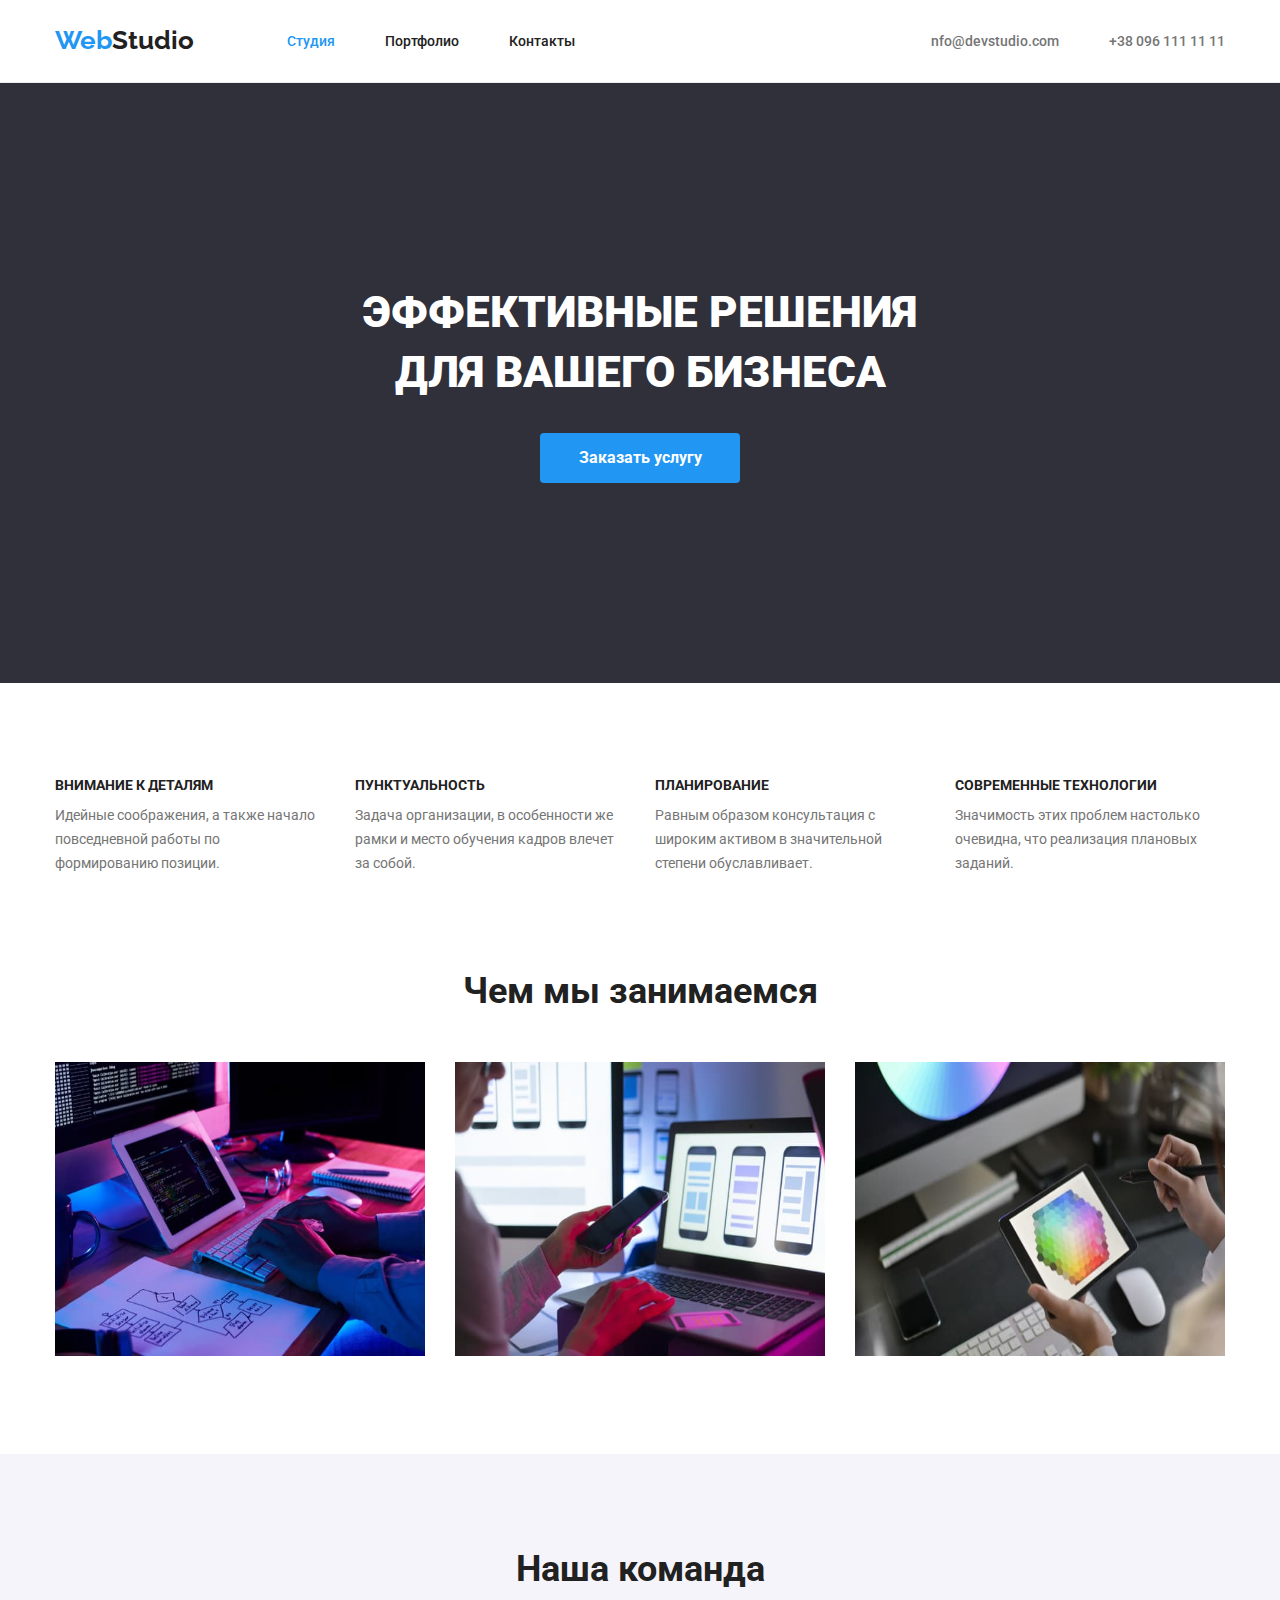
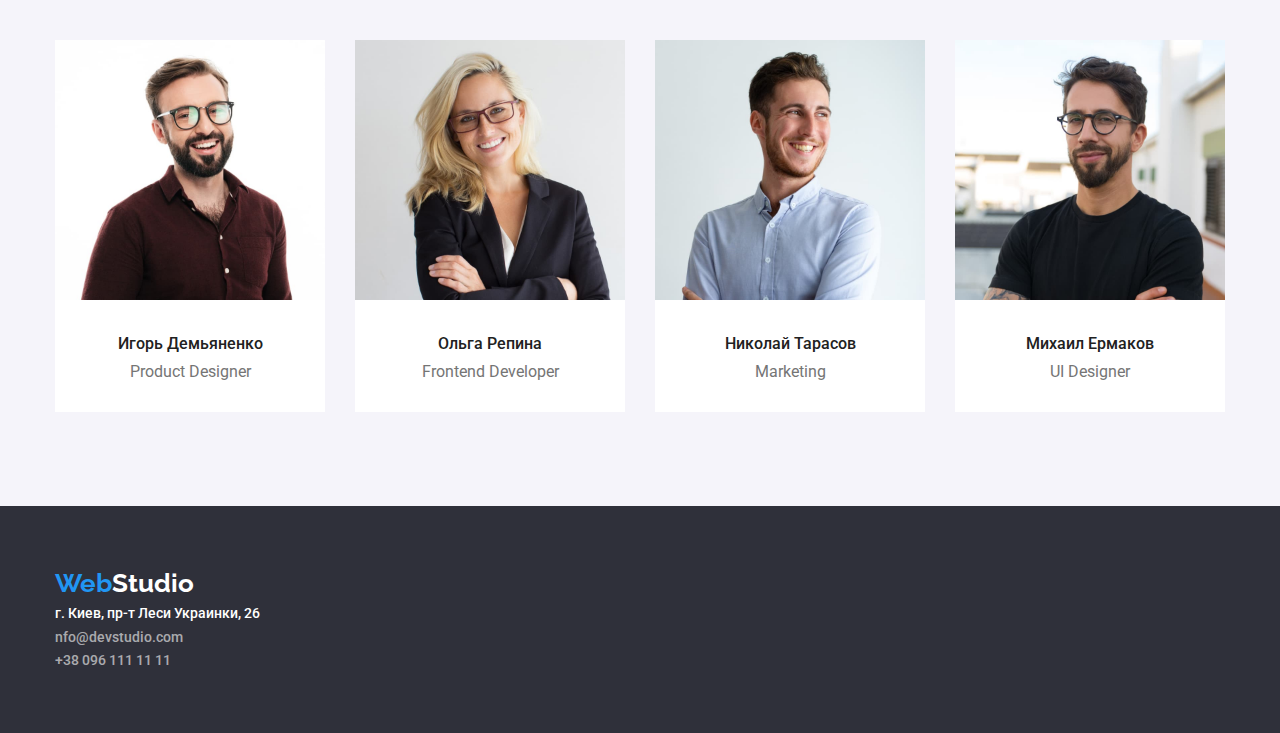
==== index.html @ a8dbf922 "Initial commit" ====
<!DOCTYPE html>
<html lang="en">

<head>
    <meta charset="UTF-8">
    <meta http-equiv="X-UA-Compatible" content="IE=edge">
    <meta name="viewport" content="width=device-width, initial-scale=1.0">
    <link rel="preconnect" href="https://fonts.googleapis.com">
    <link rel="preconnect" href="https://fonts.gstatic.com" crossorigin>
    <title>Web Studio (Version 2.1)</title>
    <link href="https://fonts.googleapis.com/css2?family=Raleway:wght@700&family=Roboto:wght@400;500;700;900&display=swap"
        rel="stylesheet">
    <link rel="stylesheet" href="https://cdnjs.cloudflare.com/ajax/libs/modern-normalize/1.1.0/modern-normalize.min.css">
    <link rel="stylesheet" href="./css/style.css">
</head>

<body class="body">
    <!-- Шапка страницы -->
    <header class="header">
        <div class="container">
            <nav class="nav">
            <!-- Навигация -->
            <a class="logo" href="./index.html"> <span class="web">Web</span>Studio</a>
            <ul class="site-nav list">
                <li class="item"><a href="./index.html"><span class="current">Студия</span></a></li>
                <li class="item"><a href="./portfolio.html">Портфолио</a></li>
                <li class="item"><a href="/Контакты">Контакты</a></li>
            </ul>
            
            <ul class="list header-contacts">
                <li class="item"><a href="mailto:nfo@devstudio.com" class="contacts">nfo@devstudio.com</a></li>
                <li class="item"><a href="tel:+380961111111" class="contacts">+38 096 111 11 11</a></li>
            </ul>
            </nav>
        </div>
    </header>

    <!-- Уникальный контент страницы -->
    <main>
        <!-- УТП -->
        <section class="hero">
            <div class="container">
                <h1 class="hero-title">ЭФФЕКТИВНЫЕ РЕШЕНИЯ <br>ДЛЯ ВАШЕГО БИЗНЕСА</h1>
                <button type="button" class="hero-button">Заказать услугу</button>   
            </div>
        </section>

<!-- Конкурентные преимущества -->
        <section class="section-features">
            <div class="container">
                <h2 class="section-title hide">Конкурентные преимущества</h2>
                <ul class="features-list list">
                    <li class="item">
                        <h3 class="title">Внимание к деталям</h3>
                        <p class="description">Идейные соображения, а также начало повседневной работы по формированию позиции.</p>
                    </li>
                    <li class="item">
                        <h3 class="title">Пунктуальность</h3>
                        <p class="description">Задача организации, в особенности же рамки и место обучения кадров влечет за собой.</p>
                    </li>
                    <li class="item">
                        <h3 class="title">Планирование</h3>
                        <p class="description">Равным образом консультация с широким активом в значительной степени обуславливает.</p>
                    </li>
                    <li class="item">
                        <h3 class="title">Современные технологии</h3>
                        <p class="description">Значимость этих проблем настолько очевидна, что реализация плановых заданий.</p>
                    </li>
                </ul>
            </div>
            
        </section>

<!-- Чем мы занимаемся -->
        <section class="section">
            <div class="container">
                <h2 class="section-title">Чем мы занимаемся</h2>
                <ul class="work list">
                    <li class="item"><img src="./images/001.jpg" alt="Схема" width="370" height="294"></li>
                    <li class="item"><img src="./images/002.jpg" alt="Ноутбук" width="370" height="294"></li>
                    <li class="item"><img src="./images/003.jpg" alt="Палитра" width="370" height="294"></li>
                </ul>
            </div>
        </section>

<!-- Наша команда -->
        <section class="section background">
            <div class="container">
                <h2 class="section-title">Наша команда</h2>
                <ul class="team list">
                    <li class="item"><img src="./images/004.jpg" alt="Демьяненок" width="270" class="team-img">
                        <h3 class="title">Игорь Демьяненко</h3>
                        <p class="description">Product Designer</p>
                    </li>

                    <li class="item"><img src="./images/005.jpg" alt="Репина" width="270" class="team-img">
                        <h3 class="title">Ольга Репина</h3>
                        <p class="description">Frontend Developer</p>
                    </li>

                    <li class="item"><img src="./images/006.jpg" alt="Тарасов" width="270" class="team-img">
                        <h3 class="title">Николай Тарасов</h3>
                        <p class="description">Marketing</p>
                    </li>

                    <li class="item"><img src="./images/007.jpg" alt="Ермаков" width="270" class="team-img">
                        <h3 class="title">Михаил Ермаков</h3>
                        <p class="description">UI Designer</p>
                    </li>
                </ul>
            </div>
        </section>
    </main>

    <!-- Подвал страницы -->
    <footer class="footer">
        <div class="container">
        <a class="logo" href="./index.html"> <span class="web">Web</span><span class="Studio">Studio</span></a>
        <address>
            <ul class="list">
                <li><a href="https://goo.gl/maps/yupuxeeYmfNQeAXS8" class="contacts geo-address">г. Киев, пр-т Леси
                        Украинки, 26</a>
                </li>
                <li><a href="mailto:nfo@devstudio.com" class="contacts">nfo@devstudio.com</a></li>
                <li><a href="tel:+380961111111" class="contacts">+38 096 111 11 11</a></li>
            </ul>
        </address>
        </div>
    </footer>
</body>

</html>
---- css/style.css ----
html {
    box-sizing: border-box;
}

*,
*::before,
*::after {
    box-sizing: inherit;
}

:root {
    --primary-text-color: #757575;
    --title-text-color: #212121;
    --accent-color: #2196F3;
        }

h1, h2, h3, h4, h5, h6, ul, p {
    margin: 0;
    padding: 0;
}

.body {
    background-color: #ffffff;
    color: var(--primary-text-color);
    font-family: Roboto, sans-serif;
    margin: 0;
}
/* Секции */
.section {
    padding-top: 94px;    
    padding-bottom: 94px;
    /* outline: 2px solid tomato; */
}

.section-features {
    padding-top: 94px;
    padding-bottom: 0;
}
/* Заголовки секций */
.section-title {
    color: var(--title-text-color);
    font-size: 36px;
    font-weight: 700;
    line-height: 1.17;
    text-align: center;
    margin-bottom: 50px;
}
/* Все заголовки внутри секций*/
.title {
    color: var(--title-text-color);
}
/* Описания во всех секциях */
.description {
    color: var(--primary-text-color);
}

/* Фон для секции */
.background {
    background-color: #F5F4FA;
}

.container {
    margin-left: auto;
    margin-right: auto;
    padding-left: 15px;
    padding-right: 15px;
    width: 1200px;
}

.logo {
    color: var(--title-text-color);
    font-family: Raleway, cursive;
    font-size: 26px;
    font-weight: 700;
    line-height: 1.38;

    text-decoration: none;

    margin-right: 93px;
    }

.logo .web {
    color: var(--accent-color);
}

/* Скрытие элементов */
.hide {
    display: none;
}

.list {
    padding: 0px;
    margin: 0px;
    list-style: none;
}

.nav {
    display: flex;
    align-items: center;
}
.site-nav {
    display: flex;
    padding-top: 32px;
    padding-bottom: 32px;
}

.site-nav .item + .item {
    margin-left: 50px;
    /* background-color:  tomato; */
    }

.site-nav a {
    color: var(--title-text-color);
    font-size: 14px;
    font-weight: 500;
    line-height: 1.17;
    text-decoration: none;
}

.header-contacts {
    display: flex;
    margin-left: auto;
}

.header-contacts .item + .item {
    margin-left: 50px;
}

.current {
    color: var(--accent-color);}

.contacts {
    color: var(--primary-text-color);
    font-size: 14px;
    font-weight: 500;
    line-height: 1.17;
    text-decoration: none;
}
.site-nav a:hover,
.site-nav a:focus,
.contacts:hover,
.contacts:focus{
    color: var(--accent-color);
}



.header {
    border-bottom: 1px solid #ECECEC;
}

.hero {
    background: #2F303A;
    text-align: center;
    padding-top: 200px;
    padding-bottom: 200px;
    height: 600px;
    }

.hero-title {
    font-size: 44px;
    font-weight: 900;
    color: #ffffff;
    line-height: 1.36;
    /* margin-top: 0px;
    margin-bottom: 30px; */
    /* outline: 2px solid tomato; */
    }

.hero-button {
    margin-top: 30px;
    border: none;
    border-radius: 4px;
    width: 200px;
    height: 50px;
    left: 700px;
    top: 430px;
    color: #ffffff;
    font-size: 16px;
    font-weight: 700;
    line-height: 1.88;
    background: var(--accent-color);
    cursor: pointer;
    font-family: inherit;
    }

.features-list {
    display: flex;
    }

.features-list .item {
    width: 270px;
}

    .features-list .item + .item {
        margin-left: 30px;
    }
        
.features-list .title {
    font-size: 14px;
    font-weight: 700;
    line-height: 1.17;
    text-transform: uppercase;
    margin-bottom: 10px;
}

.features-list .description {
    font-size: 14px;
    line-height: 1.71;
}

.work {
    display: flex;
}

.work .item + .item {
    margin-left: 30px;
}

.team {
    display: flex;
}

.team .item + .item {
    margin-left: 30px;
}

.team .item {
    background-color: white;
    padding-bottom: 30px;
}
.team-img {
margin-bottom: 30px;
}

.team .title {
    font-size: 16px;
    font-weight: 500;
    line-height: 1.17;
    text-align: center;

    margin-bottom: 10px;
    }

.team .description {
    font-size: 16px;
    line-height: 1.17;
    text-align: center;
}

.section-projects {
    padding-top: 94px;
    padding-bottom: 94px;
}

/* Фильтр проектов */
.filtres {
display: flex;
justify-content: center;
margin-bottom: 50px;
margin-right: 8px;
}

.filtres .item + .item {
    margin-left: 8px;
}
.button {
    display: flex;
    border: none;
    border-radius: 4px;
    padding: 6px 22px;
    color: #212121;
    font-size: 16px;
    font-weight: 500;
    line-height: 1.62;
    background: #F5F4FA;
    cursor: pointer;
    font-family: inherit;
}

.button:hover,
.button:focus {
    color:#ffffff;
    background: #2196F3;
}

.projects {
    display: flex;
    flex-wrap: wrap;    
}

.projects img {
    display: block;
}

.projects .item {
width: 370px;
margin-right: 30px;
margin-bottom: 30px;
}

.item-text {
border: solid 1px #EEEEEE;
padding: 20px 24px;
}

.projects .item:nth-child(3n) {
    margin-right: 0;
}

.projects .item:nth-last-child(-n+3) {
    margin-bottom: 0;
}

.projects-img {
    margin-bottom: 20px;
}

.projects .title {
    font-size: 18px;
    font-weight: 700;
    line-height: 2;
    margin-bottom: 4px;
}

.projects .description {
    font-size: 16px;
    line-height: 1.88;
}

.projects .link {
    text-decoration: none;
}

.footer {
    background: #2F303A;
    padding-top: 60px;
    padding-bottom: 60px;
}

.Studio {
    color: #ffffff;
}

.footer .contacts {
    color: rgba(255, 255, 255, 0.6);
    font-style: normal;
    font-size: 14px;
    line-height: 1.7;
    text-decoration: none;
}
.footer .geo-address {
    color: #ffffff;
}
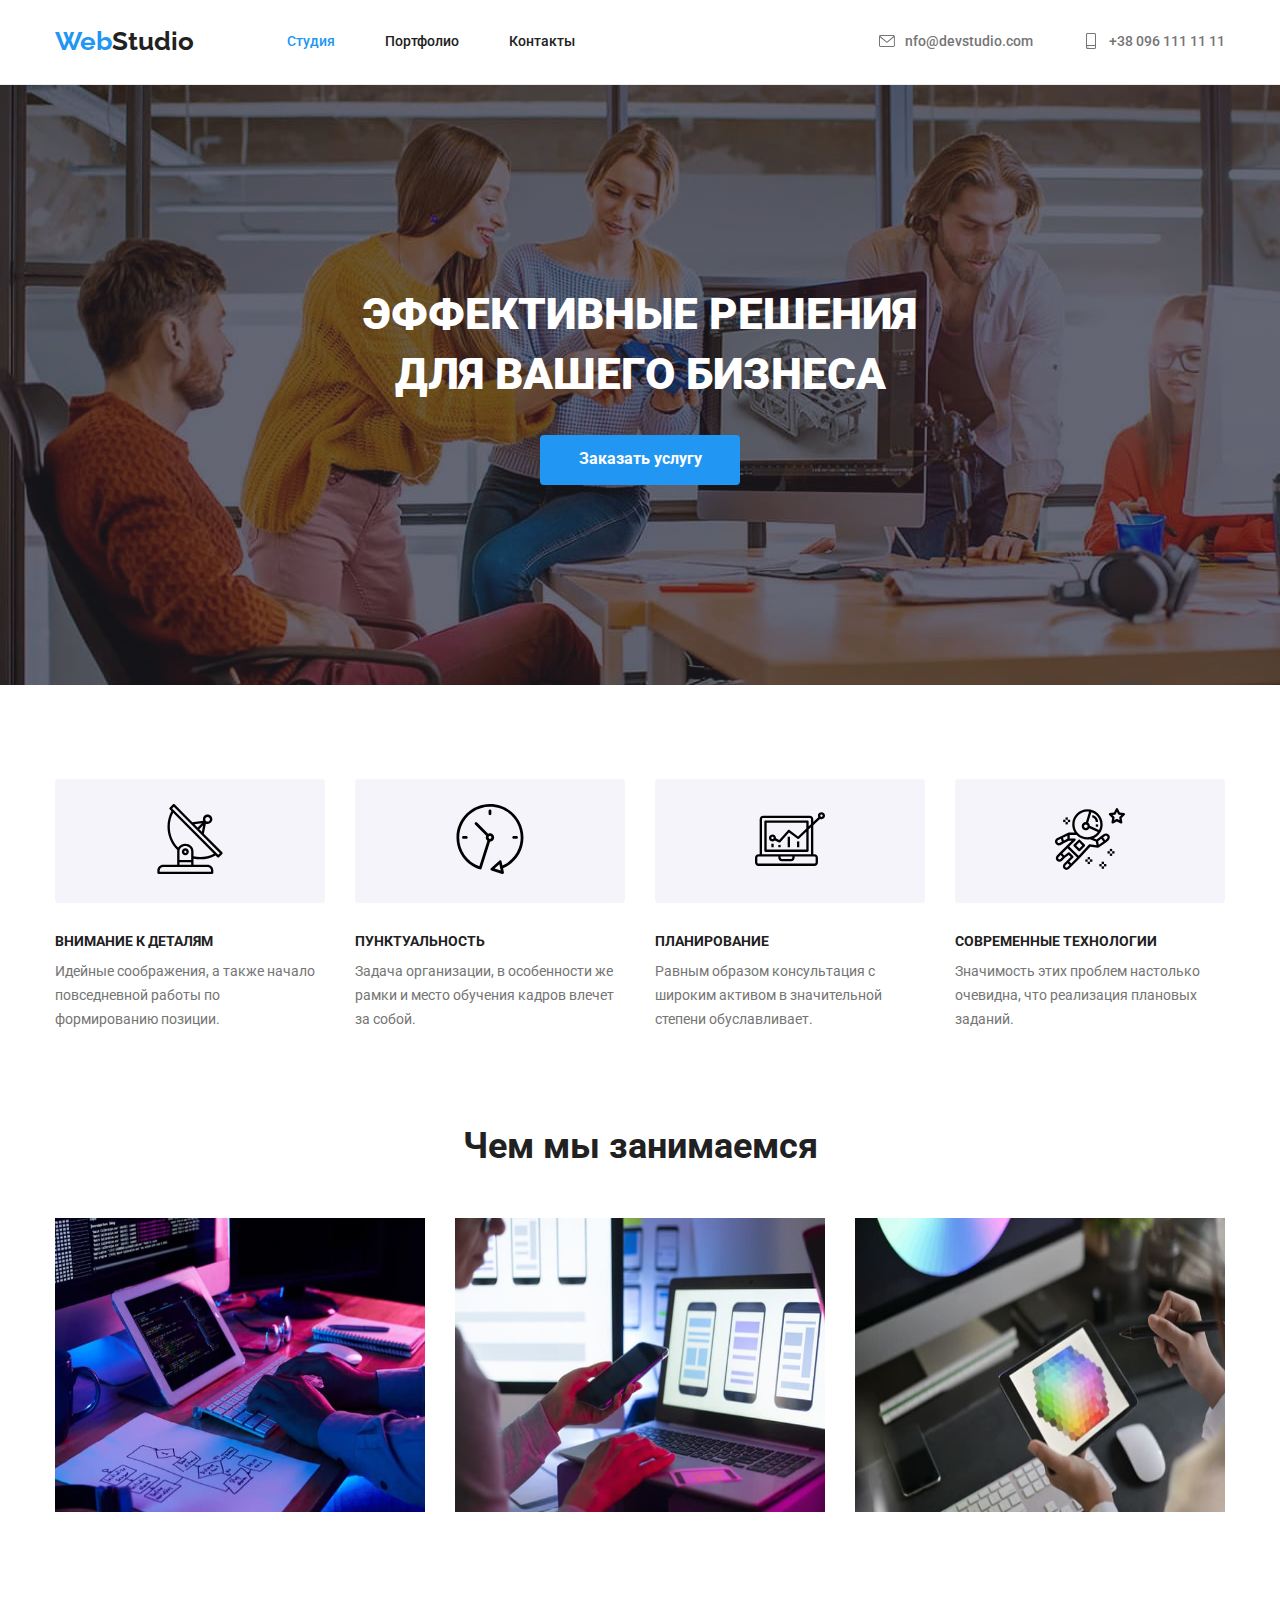
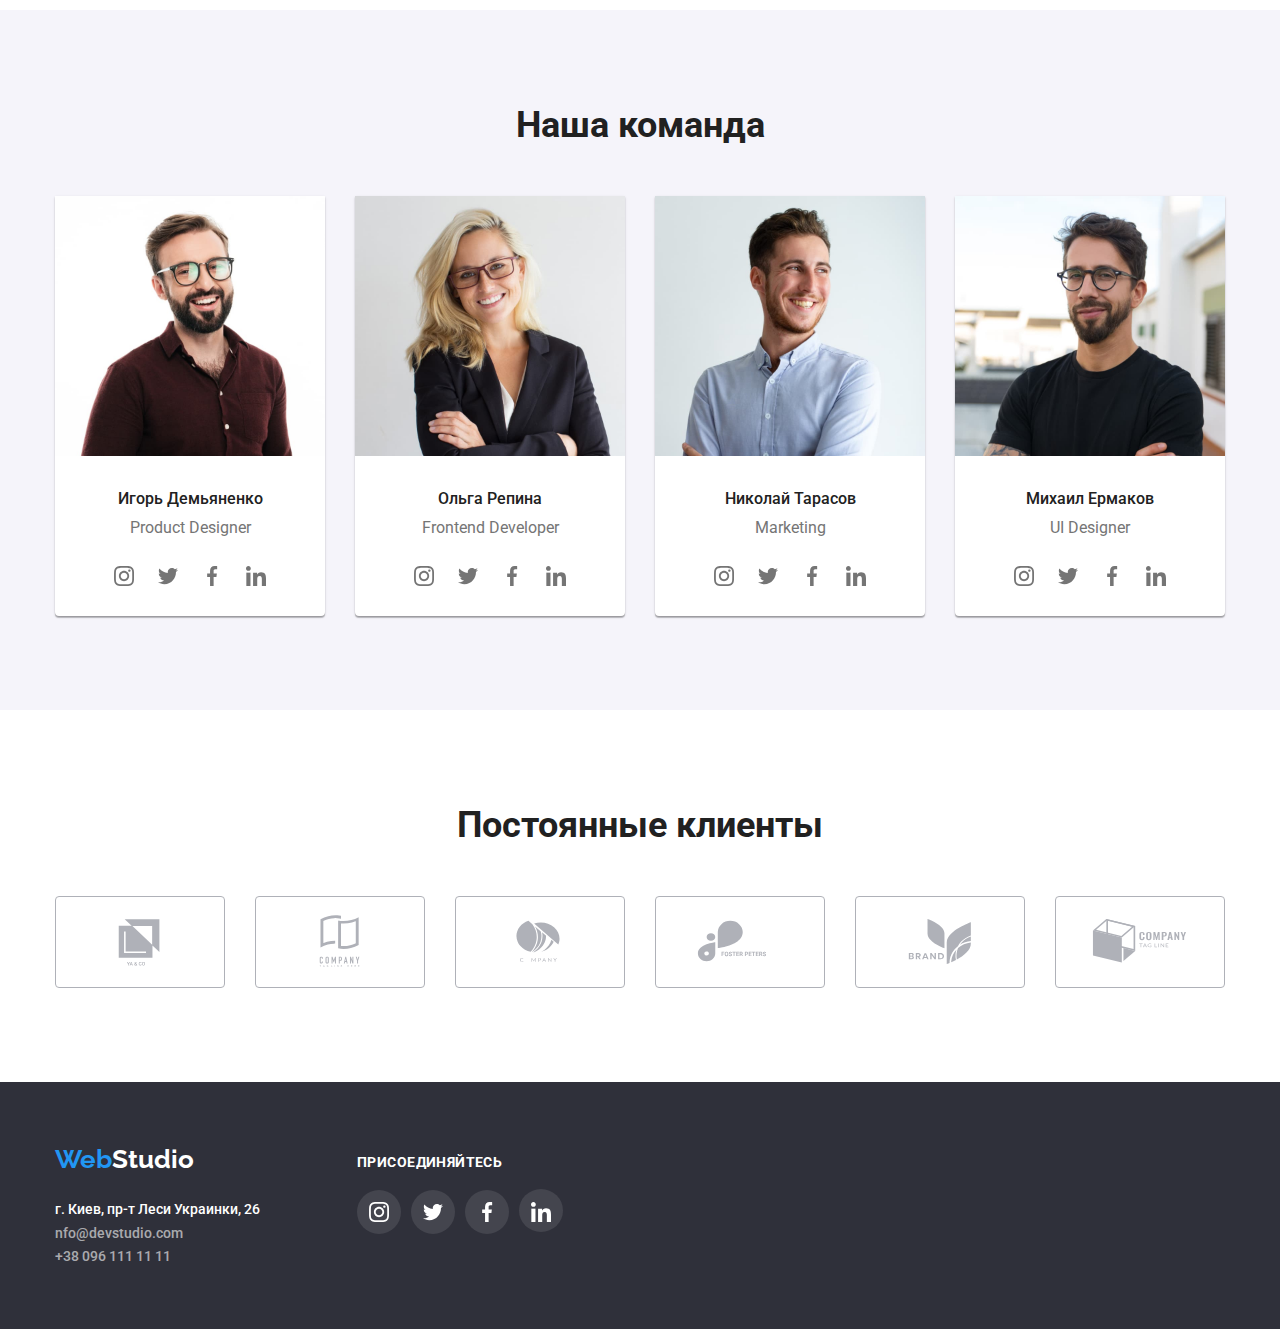
==== commit 89f227db: "HW-04-01" ====
--- a/index.html
+++ b/index.html
@@ -16,9 +16,9 @@
 
 <body class="body">
     <!-- Шапка страницы -->
-    <header class="header">
-        <div class="container">
-            <nav class="nav">
+<header class="header">
+    <div class="container">
+        <nav class="nav">
             <!-- Навигация -->
             <a class="logo" href="./index.html"> <span class="web">Web</span>Studio</a>
             <ul class="site-nav list">
@@ -26,19 +26,29 @@
                 <li class="item"><a href="./portfolio.html">Портфолио</a></li>
                 <li class="item"><a href="/Контакты">Контакты</a></li>
             </ul>
-            
+
             <ul class="list header-contacts">
-                <li class="item"><a href="mailto:nfo@devstudio.com" class="contacts">nfo@devstudio.com</a></li>
-                <li class="item"><a href="tel:+380961111111" class="contacts">+38 096 111 11 11</a></li>
+                <li class="item">
+
+                    <a href="mailto:nfo@devstudio.com" class="contacts"> <svg class="icon">
+                            <use href="./images/symbol-defs.svg#icon-envelope"></use>
+                        </svg> nfo@devstudio.com</a>
+                </li>
+                <li class="item">
+
+                    <a href="tel:+380961111111" class="contacts"> <svg class="icon">
+                            <use href="./images/symbol-defs.svg#icon-smartphone"></use>
+                        </svg> +38 096 111 11 11</a>
+                </li>
             </ul>
-            </nav>
-        </div>
-    </header>
+        </nav>
+    </div>
+</header>
 
     <!-- Уникальный контент страницы -->
     <main>
         <!-- УТП -->
-        <section class="hero">
+        <section class="hero overlay">
             <div class="container">
                 <h1 class="hero-title">ЭФФЕКТИВНЫЕ РЕШЕНИЯ <br>ДЛЯ ВАШЕГО БИЗНЕСА</h1>
                 <button type="button" class="hero-button">Заказать услугу</button>   
@@ -51,18 +61,38 @@
                 <h2 class="section-title hide">Конкурентные преимущества</h2>
                 <ul class="features-list list">
                     <li class="item">
+                        <div class="tumb">
+                            <svg class="icon">
+                                <use href="./images/symbol-defs.svg#icon-antenna-1"></use>
+                            </svg>
+                        </div>                            
                         <h3 class="title">Внимание к деталям</h3>
                         <p class="description">Идейные соображения, а также начало повседневной работы по формированию позиции.</p>
                     </li>
                     <li class="item">
+                        <div class="tumb">
+                            <svg class="icon">
+                                <use href="./images/symbol-defs.svg#icon-clock-1"></use>
+                            </svg>
+                        </div>
                         <h3 class="title">Пунктуальность</h3>
                         <p class="description">Задача организации, в особенности же рамки и место обучения кадров влечет за собой.</p>
                     </li>
                     <li class="item">
+                        <div class="tumb">
+                            <svg class="icon">
+                                <use href="./images/symbol-defs.svg#icon-diagram-1"></use>
+                            </svg>
+                        </div>
                         <h3 class="title">Планирование</h3>
                         <p class="description">Равным образом консультация с широким активом в значительной степени обуславливает.</p>
                     </li>
                     <li class="item">
+                        <div class="tumb">
+                            <svg class="icon">
+                                <use href="./images/symbol-defs.svg#icon-astronaut-1"></use>
+                            </svg>
+                        </div>
                         <h3 class="title">Современные технологии</h3>
                         <p class="description">Значимость этих проблем настолько очевидна, что реализация плановых заданий.</p>
                     </li>
@@ -91,21 +121,168 @@
                     <li class="item"><img src="./images/004.jpg" alt="Демьяненок" width="270" class="team-img">
                         <h3 class="title">Игорь Демьяненко</h3>
                         <p class="description">Product Designer</p>
+                        <div class="social">
+                            <ul class="list">
+                                <li class="list-item"> <a href="https://www.instagram.com/" class="link">
+                                    <svg class="icon">
+                                        <use href="./images/symbol-defs.svg#icon-instagram-2"></use>
+                                    </svg>
+                                </a></li>
+                                <li class="list-item"> <a href="https://www.instagram.com/" class="link">
+                                    <svg class="icon">
+                                        <use href="./images/symbol-defs.svg#icon-twitter-1"></use>
+                                        </svg>
+                                </a></li>
+                                 <li class="list-item"> <a href="https://www.instagram.com/" class="link">
+                                    <svg class="icon">
+                                        <use href="./images/symbol-defs.svg#icon-facebook-1"></use>
+                                        </svg>
+                                </a></li>
+                                <li class="list-item"> <a href="https://www.instagram.com/" class="link">
+                                    <svg class="icon">
+                                        <use href="./images/symbol-defs.svg#icon-linkedin-1"></use>
+                                        </svg>
+                                </a></li>   
+                            </ul>
+                        </div>
                     </li>
 
                     <li class="item"><img src="./images/005.jpg" alt="Репина" width="270" class="team-img">
                         <h3 class="title">Ольга Репина</h3>
                         <p class="description">Frontend Developer</p>
+                        <div class="social">
+                            <ul class="list">
+                                <li class="list-item"> <a href="https://www.instagram.com/" class="link">
+                                    <svg class="icon">
+                                        <use href="./images/symbol-defs.svg#icon-instagram-2"></use>
+                                    </svg>
+                                </a></li>
+                                <li class="list-item"> <a href="https://www.instagram.com/" class="link">
+                                    <svg class="icon">
+                                        <use href="./images/symbol-defs.svg#icon-twitter-1"></use>
+                                        </svg>
+                                </a></li>
+                                 <li class="list-item"> <a href="https://www.instagram.com/" class="link">
+                                    <svg class="icon">
+                                        <use href="./images/symbol-defs.svg#icon-facebook-1"></use>
+                                        </svg>
+                                </a></li>
+                                <li class="list-item"> <a href="https://www.instagram.com/" class="link">
+                                    <svg class="icon">
+                                        <use href="./images/symbol-defs.svg#icon-linkedin-1"></use>
+                                        </svg>
+                                </a></li>   
+                            </ul>
+                        </div>
                     </li>
 
                     <li class="item"><img src="./images/006.jpg" alt="Тарасов" width="270" class="team-img">
                         <h3 class="title">Николай Тарасов</h3>
                         <p class="description">Marketing</p>
+                        <div class="social">
+                            <ul class="list">
+                                <li class="list-item"> <a href="https://www.instagram.com/" class="link">
+                                    <svg class="icon">
+                                        <use href="./images/symbol-defs.svg#icon-instagram-2"></use>
+                                    </svg>
+                                </a></li>
+                                <li class="list-item"> <a href="https://www.instagram.com/" class="link">
+                                    <svg class="icon">
+                                        <use href="./images/symbol-defs.svg#icon-twitter-1"></use>
+                                        </svg>
+                                </a></li>
+                                 <li class="list-item"> <a href="https://www.instagram.com/" class="link">
+                                    <svg class="icon">
+                                        <use href="./images/symbol-defs.svg#icon-facebook-1"></use>
+                                        </svg>
+                                </a></li>
+                                <li class="list-item"> <a href="https://www.instagram.com/" class="link">
+                                    <svg class="icon">
+                                        <use href="./images/symbol-defs.svg#icon-linkedin-1"></use>
+                                        </svg>
+                                </a></li>   
+                            </ul>
+                        </div>
                     </li>
 
                     <li class="item"><img src="./images/007.jpg" alt="Ермаков" width="270" class="team-img">
                         <h3 class="title">Михаил Ермаков</h3>
                         <p class="description">UI Designer</p>
+                        <div class="social">
+                            <ul class="list">
+                                <li class="list-item"> <a href="https://www.instagram.com/" class="link">
+                                    <svg class="icon">
+                                        <use href="./images/symbol-defs.svg#icon-instagram-2"></use>
+                                    </svg>
+                                </a></li>
+                                <li class="list-item"> <a href="https://www.instagram.com/" class="link">
+                                    <svg class="icon">
+                                        <use href="./images/symbol-defs.svg#icon-twitter-1"></use>
+                                        </svg>
+                                </a></li>
+                                 <li class="list-item"> <a href="https://www.instagram.com/" class="link">
+                                    <svg class="icon">
+                                        <use href="./images/symbol-defs.svg#icon-facebook-1"></use>
+                                        </svg>
+                                </a></li>
+                                <li class="list-item"> <a href="https://www.instagram.com/" class="link">
+                                    <svg class="icon">
+                                        <use href="./images/symbol-defs.svg#icon-linkedin-1"></use>
+                                        </svg>
+                                </a></li>   
+                            </ul>
+                        </div>
+                    </li>
+                </ul>
+            </div>
+        </section>
+
+        <!-- Постоянные клиенты -->
+        <section class="section">
+            <div class="container">
+                <h2 class="section-title">Постоянные клиенты</h2>
+                <ul class="clients-list list">
+                    <li class="item">
+                        <a href="//" class="client">
+                            <svg class="client-icon">
+                                <use href="./images/symbol-defs.svg#icon-Client-01"></use>
+                            </svg>
+                        </a>
+                    </li>
+                    <li class="item">
+                        <a href="//" class="client">
+                            <svg class="client-icon">
+                                <use href="./images/symbol-defs.svg#icon-Client-02"></use>
+                            </svg>
+                        </a>
+                    </li>
+                    <li class="item">
+                        <a href="//" class="client">
+                            <svg class="client-icon">
+                                <use href="./images/symbol-defs.svg#icon-Client-03"></use>
+                            </svg>
+                        </a>
+                    </li>
+                    <li class="item">
+                        <a href="//" class="client">
+                            <svg class="client-icon">
+                                <use href="./images/symbol-defs.svg#icon-Client-04"></use>
+                            </svg>
+                        </a>
+                    </li>
+                    <li class="item">
+                        <a href="//" class="client">
+                            <svg class="client-icon">
+                                <use href="./images/symbol-defs.svg#icon-Client-05"></use>
+                            </svg>
+                        </a>
+                    </li>
+                    <li class="item">
+                        <a href="//" class="client">
+                            <svg class="client-icon">
+                                <use href="./images/symbol-defs.svg#icon-Client-06"></use>
+                            </svg>
+                        </a>
                     </li>
                 </ul>
             </div>
@@ -114,17 +291,47 @@
 
     <!-- Подвал страницы -->
     <footer class="footer">
-        <div class="container">
-        <a class="logo" href="./index.html"> <span class="web">Web</span><span class="Studio">Studio</span></a>
-        <address>
-            <ul class="list">
-                <li><a href="https://goo.gl/maps/yupuxeeYmfNQeAXS8" class="contacts geo-address">г. Киев, пр-т Леси
-                        Украинки, 26</a>
-                </li>
-                <li><a href="mailto:nfo@devstudio.com" class="contacts">nfo@devstudio.com</a></li>
-                <li><a href="tel:+380961111111" class="contacts">+38 096 111 11 11</a></li>
-            </ul>
-        </address>
+        <div class="footer-content container">
+            <div class="address">
+                <a class="logo" href="./index.html"> <span class="web">Web</span><span class="Studio">Studio</span></a>
+                <address>
+                    <ul class="list">
+                        <li><a href="https://goo.gl/maps/yupuxeeYmfNQeAXS8" class="contacts geo-address">г. Киев, пр-т Леси
+                                Украинки, 26</a>
+                        </li>
+                        <li><a href="mailto:nfo@devstudio.com" class="contacts">nfo@devstudio.com</a></li>
+                        <li><a href="tel:+380961111111" class="contacts">+38 096 111 11 11</a></li>
+                    </ul>
+                </address>
+            </div>
+
+            <div class="social-footer">
+                <h3 class="join">присоединяйтесь</h3>
+                <div class="social">
+                    <ul class="list">
+                        <li class="list-item"> <a href="https://www.instagram.com/" class="link">
+                                <svg class="icon">
+                                    <use href="./images/symbol-defs.svg#icon-instagram-2"></use>
+                                </svg>
+                            </a></li>
+                        <li class="list-item"> <a href="https://www.instagram.com/" class="link">
+                                <svg class="icon">
+                                    <use href="./images/symbol-defs.svg#icon-twitter-1"></use>
+                                </svg>
+                            </a></li>
+                        <li class="list-item"> <a href="https://www.instagram.com/" class="link">
+                                <svg class="icon">
+                                    <use href="./images/symbol-defs.svg#icon-facebook-1"></use>
+                                </svg>
+                            </a></li>
+                        <li class="list-item"> <a href="https://www.instagram.com/" class="link">
+                                <svg class="icon">
+                                    <use href="./images/symbol-defs.svg#icon-linkedin-1"></use>
+                                </svg>
+                            </a></li>
+                    </ul>
+                </div>
+            </div>
         </div>
     </footer>
 </body>
--- a/css/style.css
+++ b/css/style.css
@@ -1,4 +1,4 @@
-html {
+/* html {
     box-sizing: border-box;
 }
 
@@ -6,7 +6,7 @@
 *::before,
 *::after {
     box-sizing: inherit;
-}
+} */
 
 :root {
     --primary-text-color: #757575;
@@ -94,14 +94,18 @@
     list-style: none;
 }
 
+.header {
+    display: flex;
+    padding-top: 24px;
+    padding-bottom: 24px;
+    align-items: center;
+}
 .nav {
     display: flex;
     align-items: center;
 }
 .site-nav {
-    display: flex;
-    padding-top: 32px;
-    padding-bottom: 32px;
+    display: flex;  
 }
 
 .site-nav .item + .item {
@@ -110,6 +114,7 @@
     }
 
 .site-nav a {
+    vertical-align: top;
     color: var(--title-text-color);
     font-size: 14px;
     font-weight: 500;
@@ -126,24 +131,37 @@
     margin-left: 50px;
 }
 
+.header-contacts a {
+    vertical-align: top;
+}
+
+.header .icon {
+    width: 16px;
+    height: 16px;
+    margin-right: 10px;
+}
+
 .current {
     color: var(--accent-color);}
 
 .contacts {
+    display: inline-flex;
+    align-items: center;
     color: var(--primary-text-color);
+    fill: var(--primary-text-color);
     font-size: 14px;
     font-weight: 500;
     line-height: 1.17;
     text-decoration: none;
 }
+
 .site-nav a:hover,
 .site-nav a:focus,
-.contacts:hover,
-.contacts:focus{
+.header .contacts:hover,
+.header .contacts:focus {
     color: var(--accent-color);
-}
-
-
+    fill: var(--accent-color);
+}
 
 .header {
     border-bottom: 1px solid #ECECEC;
@@ -152,9 +170,21 @@
 .hero {
     background: #2F303A;
     text-align: center;
+
     padding-top: 200px;
     padding-bottom: 200px;
     height: 600px;
+    }
+    
+    .overlay {
+    max-width: 1600px;
+    height: 600px;
+    /* outline: 1px solid red; */
+    margin-left: auto;
+    margin-right: auto;
+    background-image: linear-gradient(to right, 
+    rgba(47, 48, 58, 0.4),
+    rgba(47, 48, 58, 0.4)), url(../images/hero.jpg);
     }
 
 .hero-title {
@@ -192,10 +222,22 @@
     width: 270px;
 }
 
-    .features-list .item + .item {
+.features-list .item + .item {
         margin-left: 30px;
     }
-        
+
+.tumb {
+    padding: 25px 100px;
+    background-color: #F5F4FA;
+    border-radius: 4px;
+    margin-bottom: 30px;
+}
+
+.features-list > .item .icon{
+    width: 70px;
+    height: 70px;
+}
+
 .features-list .title {
     font-size: 14px;
     font-weight: 700;
@@ -228,6 +270,9 @@
 .team .item {
     background-color: white;
     padding-bottom: 30px;
+    box-shadow: 0px 1px 3px rgba(0, 0, 0, 0.12), 0px 1px 1px rgba(0, 0, 0, 0.14), 0px 2px 1px rgba(0, 0, 0, 0.2);
+    border-radius: 0px 0px 4px 4px;
+    
 }
 .team-img {
 margin-bottom: 30px;
@@ -246,7 +291,79 @@
     font-size: 16px;
     line-height: 1.17;
     text-align: center;
-}
+    margin-bottom: 28px;
+}
+
+.social {
+    padding: 0 32px;
+
+}
+
+.social > .list {
+    display: flex;
+    justify-content: center;
+    align-items: center;
+}
+
+.social .icon {
+    width: 20px;
+    height: 20px;
+    vertical-align: middle;
+    fill: var(--primary-text-color);
+}
+
+.social .icon:hover,
+.social .icon:focus {
+    fill: #F5F4FA;
+}
+
+.social .link {
+    margin: 0;
+    padding: 12px;
+}
+.social .link:hover,
+.social .link:focus {   
+    /* color: var(--accent-color); */
+    fill: #F5F4FA;
+    border-radius: 50%;
+    background-color: #2196F3;
+}
+
+/* Постоянные клиенты */
+.clients-list {
+    display: flex;
+}
+
+.clients-list > .item:not(:last-child) {
+    margin-right: 30px;
+}
+.client {
+    display: inline-flex;
+    align-items: center;
+    justify-content: center;
+    padding: 0;
+    width: 170px;
+    height: 92px;
+    border: 1px solid #AFB1B8;
+    border-radius: 4px;
+}
+
+.client:hover,
+.client:focus {
+    border: 1px solid #2196F3;
+    }
+
+.client-icon {
+    fill: #AFB1B8;
+    width: 106px;
+    height: 60px;
+}
+
+.client-icon:hover,
+.client-icon:focus{
+    fill: #2196F3;
+}
+
 
 .section-projects {
     padding-top: 94px;
@@ -282,6 +399,8 @@
 .button:focus {
     color:#ffffff;
     background: #2196F3;
+    box-shadow: 0px 1px 1px rgba(0, 0, 0, 0.12),
+            0px 4px 4px rgba(0, 0, 0, 0.06), 1px 4px 6px rgba(0, 0, 0, 0.16);
 }
 
 .projects {
@@ -297,6 +416,14 @@
 width: 370px;
 margin-right: 30px;
 margin-bottom: 30px;
+}
+
+.projects .item:hover {
+    box-shadow: 0px 1px 1px 
+    rgba(0, 0, 0, 0.12), 
+    0px 4px 4px 
+    rgba(0, 0, 0, 0.06), 1px 4px 6px 
+    rgba(0, 0, 0, 0.16);
 }
 
 .item-text {
@@ -336,6 +463,10 @@
     background: #2F303A;
     padding-top: 60px;
     padding-bottom: 60px;
+}
+
+.footer .list {
+    margin-top: 20px;
 }
 
 .Studio {
@@ -353,7 +484,43 @@
     color: #ffffff;
 }
 
-
-
-
-
+.footer-content {
+    display: flex;
+}
+
+.address {
+    margin-right: 70px;
+}
+
+.social {
+    padding: 0;
+    justify-content: left;
+}
+
+.social-footer .list .list-item:not(:last-child) {
+    margin-right: 10px;
+    display: flex;
+    bottom: 0;
+}
+
+.join {
+    text-align: left;;
+    text-transform: uppercase;
+    font-style: normal;
+    font-weight: 700;
+    font-size: 14px;
+    line-height: 16px;
+    letter-spacing: 0.03em;
+    color: #FFFFFF;
+    margin-top: 12px;
+    margin-bottom: 20px;
+}
+
+.social-footer .icon {
+fill: #FFFFFF;
+}
+
+.social-footer .link {
+    background-color: rgba(255, 255, 255, 0.1);
+    border-radius: 50%;
+}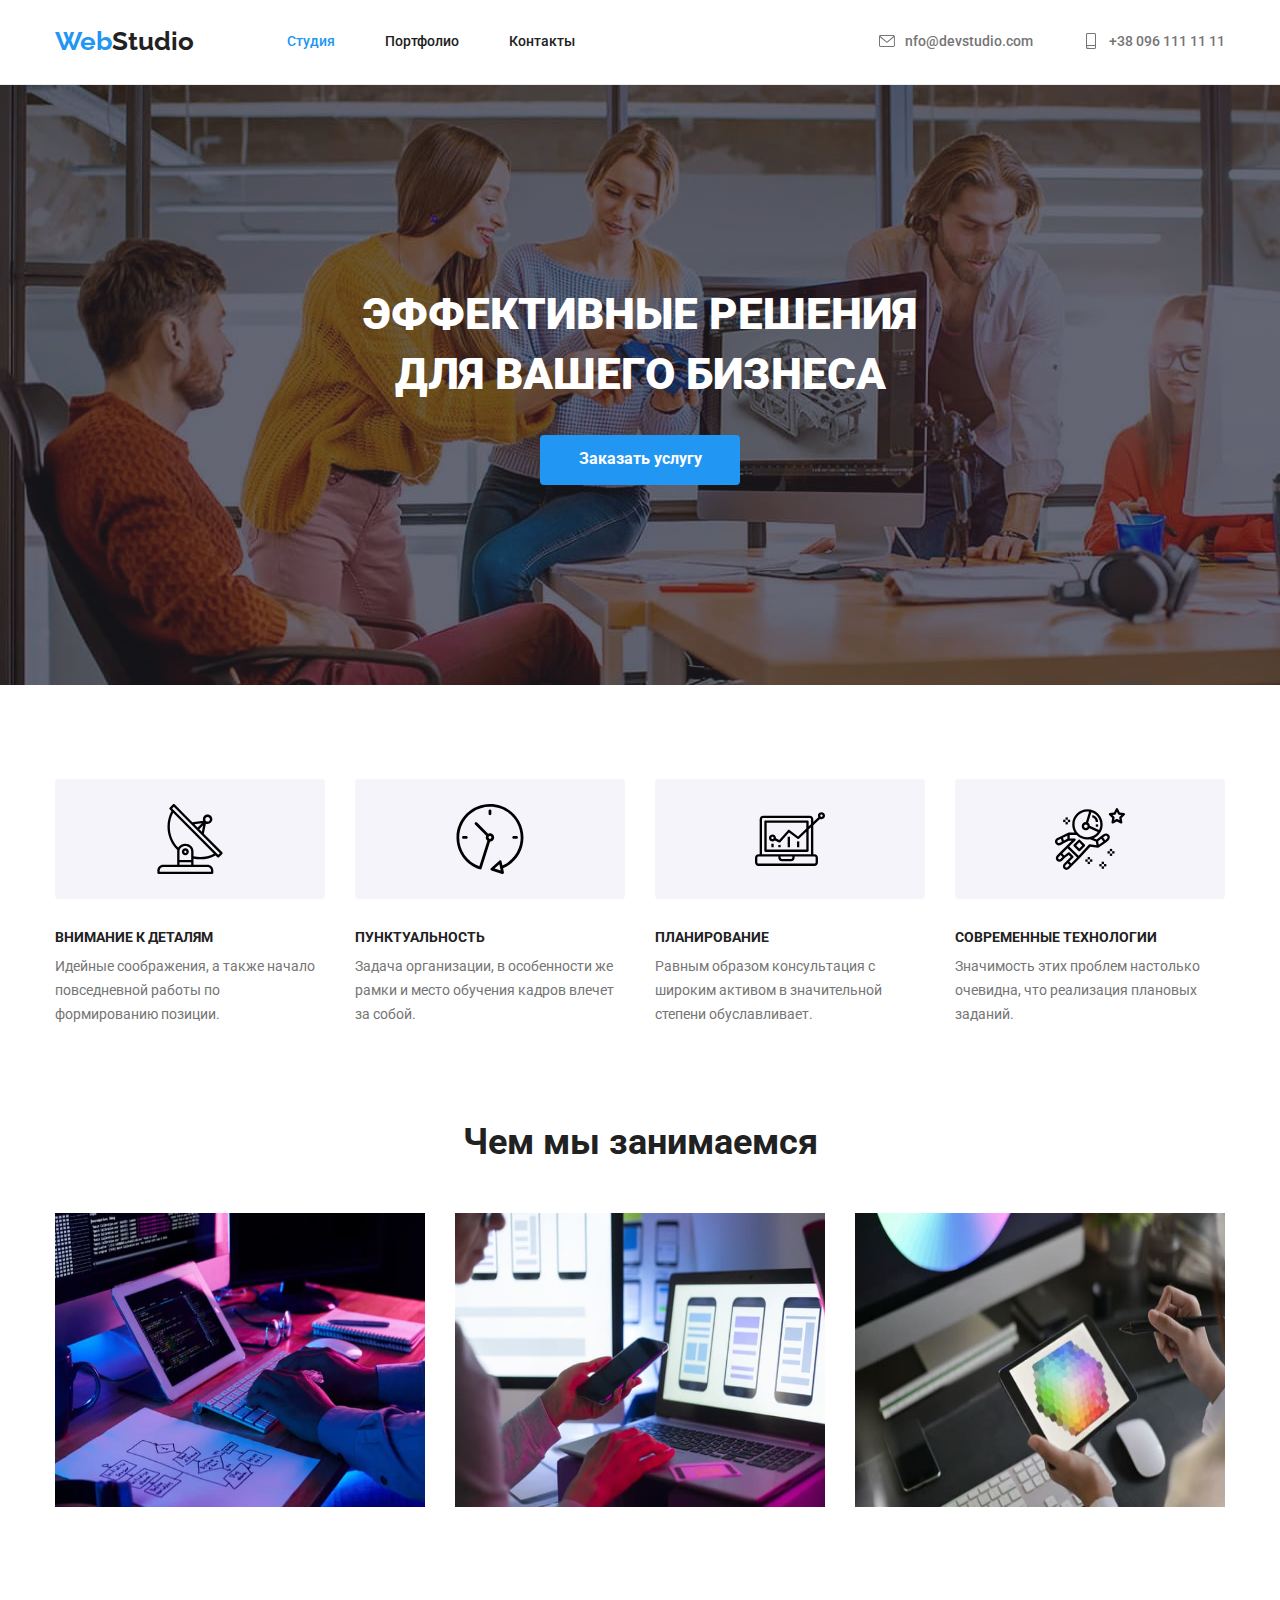
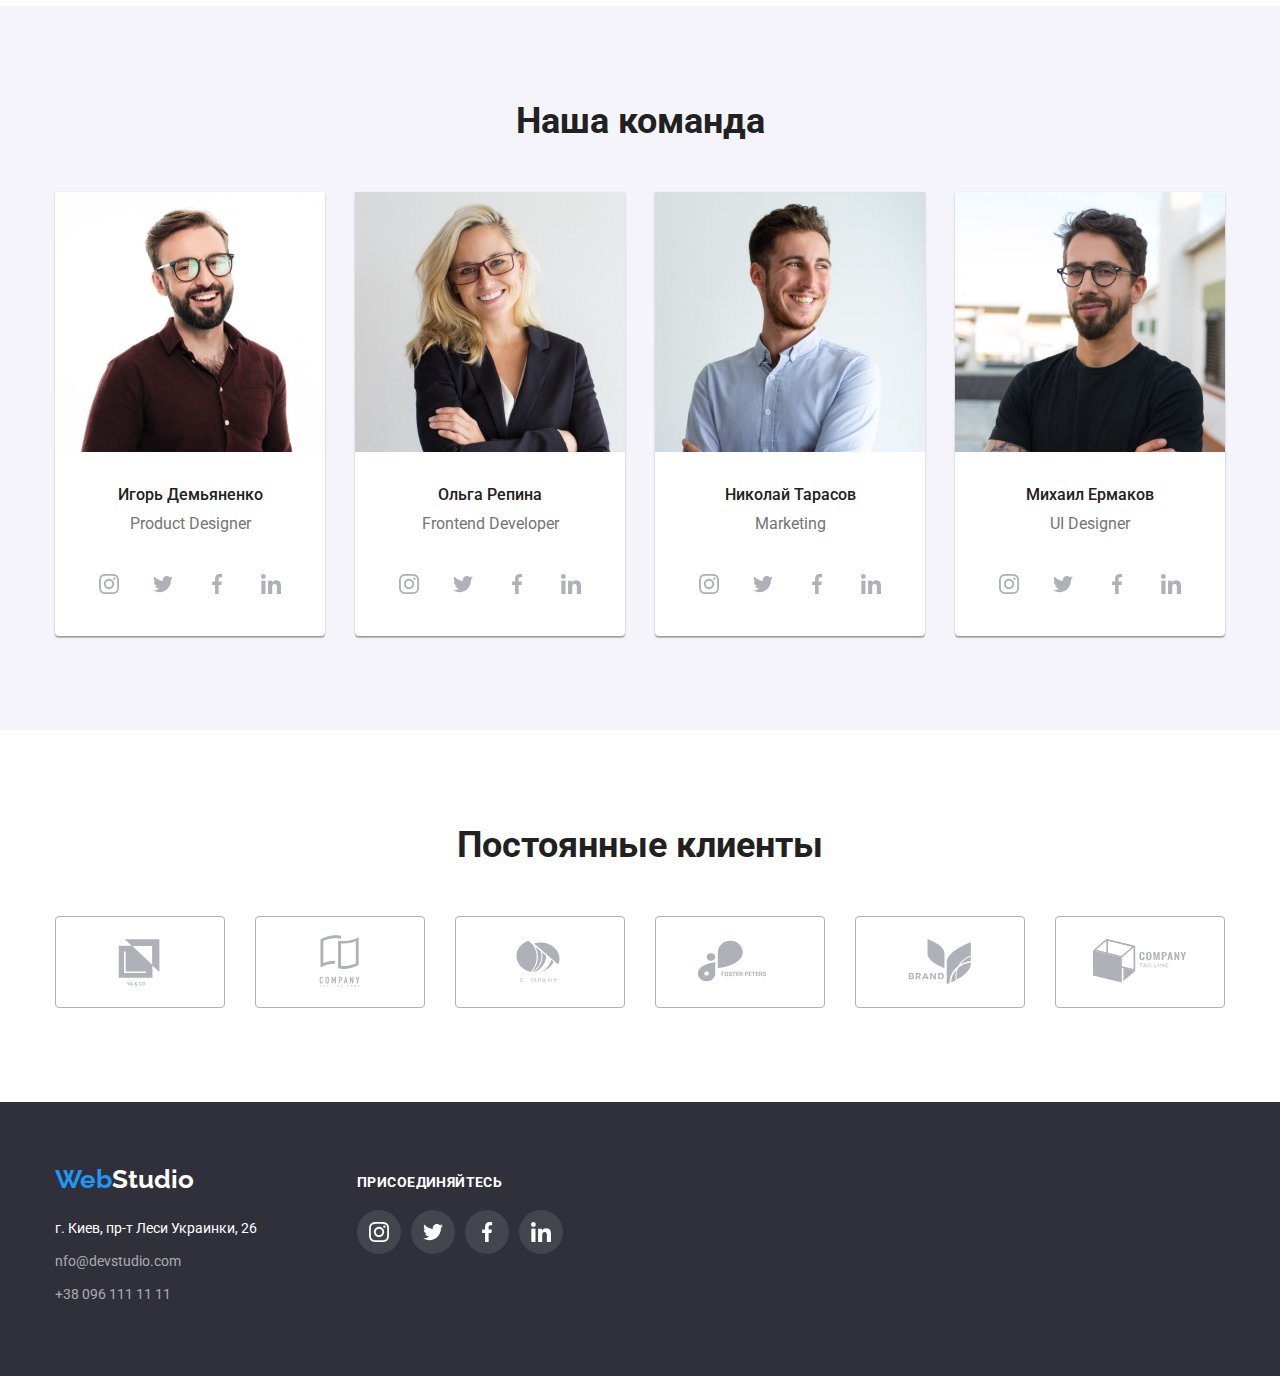
==== commit ed832c84: "HW-04-02" ====
--- a/index.html
+++ b/index.html
@@ -296,7 +296,7 @@
                 <a class="logo" href="./index.html"> <span class="web">Web</span><span class="Studio">Studio</span></a>
                 <address>
                     <ul class="list">
-                        <li><a href="https://goo.gl/maps/yupuxeeYmfNQeAXS8" class="contacts geo-address">г. Киев, пр-т Леси
+                        <li class="item"><a href="https://goo.gl/maps/yupuxeeYmfNQeAXS8" class="contacts geo-address">г. Киев, пр-т Леси
                                 Украинки, 26</a>
                         </li>
                         <li><a href="mailto:nfo@devstudio.com" class="contacts">nfo@devstudio.com</a></li>
--- a/css/style.css
+++ b/css/style.css
@@ -227,7 +227,10 @@
     }
 
 .tumb {
-    padding: 25px 100px;
+    display: flex;
+    height: 120px;
+    justify-content: center;
+    align-items: center;
     background-color: #F5F4FA;
     border-radius: 4px;
     margin-bottom: 30px;
@@ -299,34 +302,34 @@
 
 }
 
-.social > .list {
-    display: flex;
-    justify-content: center;
-    align-items: center;
+.social .list {
+    display: flex;
+    justify-content: center; 
+}
+
+.social .list-item:not(:last-child) {
+    margin-right: 10px;
 }
 
 .social .icon {
     width: 20px;
     height: 20px;
-    vertical-align: middle;
-    fill: var(--primary-text-color);
-}
-
-.social .icon:hover,
-.social .icon:focus {
-    fill: #F5F4FA;
+    
 }
 
 .social .link {
-    margin: 0;
+    display: block;
     padding: 12px;
+    width: 44px;
+    height: 44px;
+    border-radius: 50%;
+    fill: #AFB1B8;
 }
 .social .link:hover,
 .social .link:focus {   
-    /* color: var(--accent-color); */
+    color: #F5F4FA;
+    background-color: #2196F3;
     fill: #F5F4FA;
-    border-radius: 50%;
-    background-color: #2196F3;
 }
 
 /* Постоянные клиенты */
@@ -345,25 +348,20 @@
     width: 170px;
     height: 92px;
     border: 1px solid #AFB1B8;
+    fill: #AFB1B8;
     border-radius: 4px;
 }
 
 .client:hover,
 .client:focus {
     border: 1px solid #2196F3;
-    }
+    fill: #2196F3;
+}
 
 .client-icon {
-    fill: #AFB1B8;
     width: 106px;
     height: 60px;
 }
-
-.client-icon:hover,
-.client-icon:focus{
-    fill: #2196F3;
-}
-
 
 .section-projects {
     padding-top: 94px;
@@ -476,10 +474,13 @@
 .footer .contacts {
     color: rgba(255, 255, 255, 0.6);
     font-style: normal;
+    font-weight: 400;
     font-size: 14px;
     line-height: 1.7;
     text-decoration: none;
-}
+    margin-bottom: 9px;
+}
+
 .footer .geo-address {
     color: #ffffff;
 }
